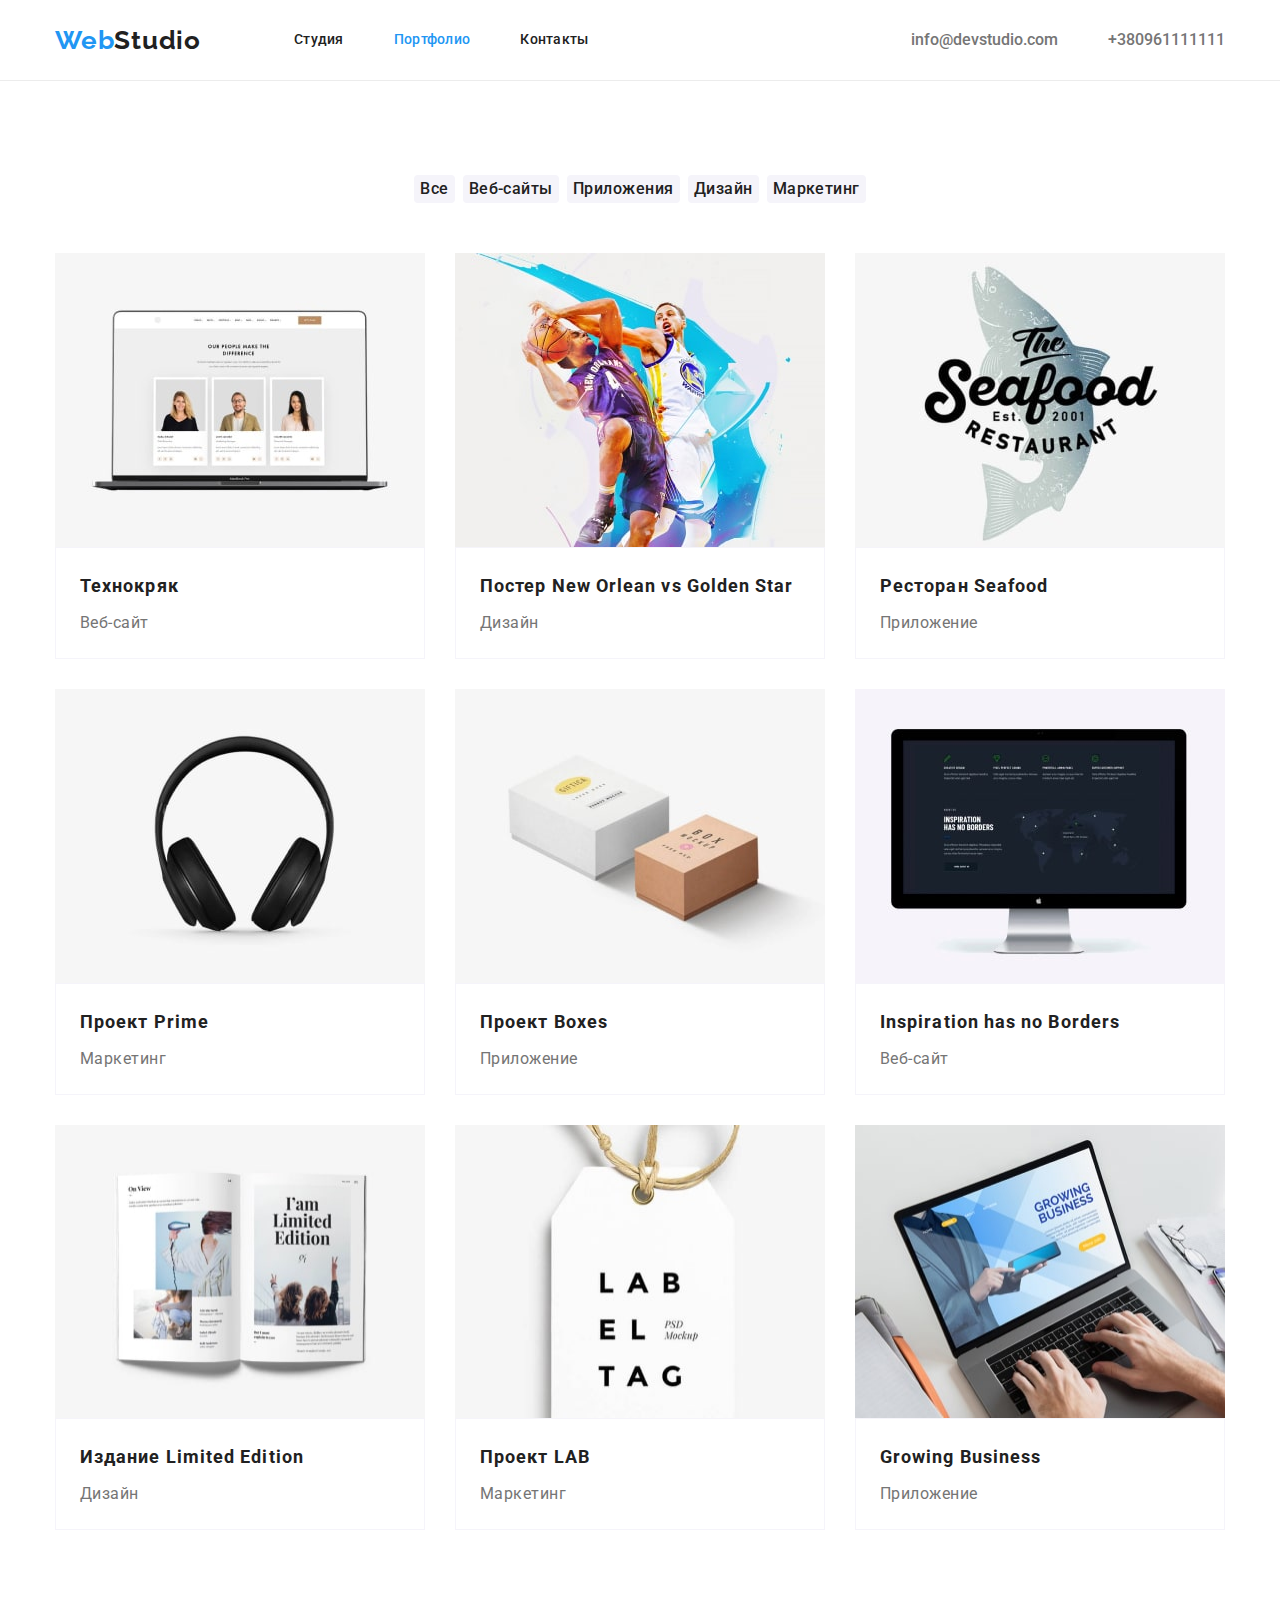
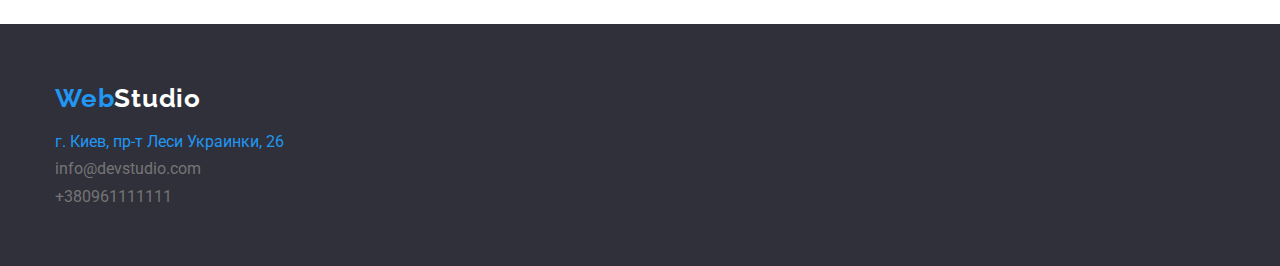
==== portfolio.html @ 1bf9753e "Clone-hw4" ====
<!DOCTYPE html>
<html lang="ru">
<head>
    <meta charset="UTF-8">
    <meta http-equiv="X-UA-Compatible" content="IE=edge">
    <meta name="viewport" content="width=device-width, initial-scale=1.0">
    <title>Portfolio</title>
    <link href="https://fonts.googleapis.com/css2?family=Raleway:wght@700&family=Roboto:wght@400;500;700;900&display=swap"
    rel="stylesheet">
    <link rel="stylesheet" href="https://cdnjs.cloudflare.com/ajax/libs/modern-normalize/1.1.0/modern-normalize.min.css">
    <link rel="stylesheet" href="./css/style.css">
</head>
<body>
    <!-- Шапка -->
    <header class="header">
        <div class="header-cont container">
        <a href="" class="logo">Web<span class="logo black">Studio</span></a>
        <nav class="nav">        
            <ul class="nav-menu">
                <li class="nav-item"><a href="./index.html" class="nav-link">Студия</a></li>
                <li class="nav-item"><a href="" class="nav-link  activ-page ">Портфолио</a></li>
                <li class="nav-item"><a href="" class="nav-link " >Контакты</a></li>
                
            </ul>
        </nav>
        <ul class="contact">
            <li class="contact-item"><a href="maaito:info@devstudio.com" class="contact-head ">info@devstudio.com</a></li>
            <li class="contact-item"><a href="tel:+380961111111" class="contact-head">+380961111111</a></li>
        </ul>
        </div>
    </header>

    <!-- Головний контент -->
    <main>
        <!-- секція приклади наших робіт -->
        <section class="section">
            <div class="container">
                <!-- Скритий заголовок -->
                <h1 class="visually-hidden">Наші роботи</h1>
                <!-- фільтр прикладів робіт -->
                <ul class="button-card">
                    <li class="item"><button type="button" class="button-radio">Все</button></li>
                    <li class="item"><button type="button" class="button-radio">Веб-сайты</button></li>
                    <li class="item"><button type="button" class="button-radio">Приложения</button></li>
                    <li class="item"><button type="button" class="button-radio">Дизайн</button></li>
                    <li class="item"><button type="button" class="button-radio">Маркетинг</button></li>
                </ul>
                <ul class="card-set ">
                    <li class="item">
                        <artticle class="card">
                                <img src="./images/imgPortfolio1-min.jpg" alt="Ноутбук" width="370" height="294">
                            <div class="card-content">
                                <h2 class="card-title">Технокряк</h2>
                                <p class="card-text">Веб-сайт</p>
                            </div>
                        </artticle> 
                    </li>
                    <li class="item">
                        <artticle class="card">
                            
                                <img src="./images/imgPortfolio2-min.jpg" alt="Постер два баскетболіста" width="370" height="294">
                            
                            <div class="card-content">
                                <h2 class="card-title" lang="en">Постер New Orlean vs Golden Star</h2>
                                <p class="card-text">Дизайн</p>
                            </div>
                        </artticle>
                    </li>
                    <li class="item">
                        <artticle class="card">
                            
                                <img src="./images/imgPortfolio3-min.jpg" alt="Постер два баскетболіста" width="370" height="294">
                            
                            <div class="card-content">
                                <h2 class="card-title" lang="en">Ресторан Seafood</h2>
                                <p class="card-text">Приложение</p>
                            </div>
                        </artticle>
                    </li>
                    <li class="item">
                        <artticle class="card">
                            
                                <img src="./images/imgPortfolio4-min.jpg" alt="Постер два баскетболіста" width="370" height="294">

                            <div class="card-content">
                                <h2 class="card-title" lang="en">Проект Prime</h2>
                                <p class="card-text">Маркетинг</p>
                            </div>
                        </artticle>
                    </li>
                    <li class="item">
                        <artticle class="card">
                            
                                <img src="./images/imgPortfolio5-min.jpg" alt="Постер два баскетболіста" width="370" height="294">
                            
                            <div class="card-content">
                                <h2 class="card-title" lang="en">Проект Boxes</h2>
                                <p class="card-text">Приложение</p>
                            </div>
                        </artticle>
                    </li>
                    <li class="item">
                        <artticle class="card">
                            
                                <img src="./images/imgPortfolio6-min.jpg" alt="Постер два баскетболіста" width="370" height="294">
                            
                            <div class="card-content">
                                <h2 class="card-title" lang="en">Inspiration has no Borders</h2>
                                <p class="card-text">Веб-сайт</p>
                            </div>
                        </artticle>
                    </li>
                    <li class="item">
                        <artticle class="card">
                            
                                <img src="./images/imgPortfolio7-min.jpg" alt="Постер два баскетболіста" width="370" height="294">
                            
                            <div class="card-content">
                                <h2 class="card-title" lang="en">Издание Limited Edition</h2>
                                <p class="card-text">Дизайн</p>
                            </div>
                        </artticle>
                    </li>
                    <li class="item">
                        <artticle class="card">
                            
                                <img src="./images/imgPortfolio8-min.jpg" alt="Постер два баскетболіста" width="370" height="294">
                            
                            <div class="card-content">
                                <h2 class="card-title" lang="en">Проект LAB</h2>
                                <p class="card-text">Маркетинг</p>
                            </div>
                        </artticle>
                    </li>
                    <li class="item">
                        <artticle class="card">                           
                                <img src="./images/imgPortfolio9-min.jpg" alt="Постер два баскетболіста" width="370" height="294">
                            
                            <div class="card-content">
                                <h2 class="card-title" lang="en">Growing Business</h2>
                                <p class="card-text">Приложение</p>
                            </div>
                        </artticle>
                    </li>
                </li>
            </ul>
        </div>
            
        </section>
    </main>
    <!-- Футер -->
    <footer class="footer">
        <div class="container">
            <a href="" class="logo">Web<span class="logo white">Studio</span></a>
            <address class="address">
                <ul>
                    <li><a href="https://goo.gl/maps/roj1J16egUHg8AvV6" class="location">г. Киев, пр-т Леси Украинки,
                            26</a>
                    </li>
                    <li class="contact-footer"><a href="maaito:info@devstudio.com"
                            class="contact-link-foot">info@devstudio.com</a>
                    </li>
                    <li class="contact-footer"><a href="tel:+380961111111" class="contact-link-foot">+380961111111</a></li>
                </ul>
            </address>
        </div>
    </footer>
</body>
</html>
---- css/style.css ----
:root {
  --main-background-color: #ffffff;
  --second-background-color: #f5f4fa;
  --third-background-color: #2f303a;
  --primary-text-color: #212121;
  --second-text-color: #757575;
  --accent-color: #2196f3;
  --primary-btn-hover-color: #188ce8;
  --third-text-color: #ffffff;
  --margin-pic: 30px;
}
html {
  box-sizing: border-box;
}
*,
*::before,
*::after {
  box-sizing: inherit;
}
h1,
h2,
h3,
h4,
h5,
p {
  margin: 0;
}
img {
  display: block;
  max-width: 100%;
  height: auto;
}
.container {
  width: 1200px;
  padding-right: 15px;
  padding-left: 15px;
  margin-left: auto;
  margin-right: auto;
}

body {
  color: var(--primary-text-color);
  background-color: var(--main-background-color);
  font-family: Roboto, sans-serif;
}
/* скриваєм крапки, підкреслення */
ul {
  margin: 0;
  padding: 0;

  list-style: none;
}
a {
  text-decoration: none;
}
/* скриті заголовки */
.visually-hidden {
  position: absolute;
  width: 1px;
  height: 1px;
  margin: -1px;
  border: 0;
  padding: 0;
  white-space: nowrap;
  clip-path: inset(100%);
  clip: rect(0 0 0 0);
  overflow: hidden;
}
/* logo */
.header {
  background-color: var(--main-background-color);
  border-bottom: 1px solid #ececec;
}
.header-cont {
  display: flex;
  align-items: center;
}
.logo {
  color: var(--accent-color);
  font-family: Raleway;
  font-weight: 700;
  font-size: 26px;
  line-height: 1.11;
  letter-spacing: 0.03em;
}
.logo .black {
  color: var(--primary-text-color);
}
.logo .white {
  color: var(--third-text-color);
}
/* навігація сайту */
.nav-menu {
  display: flex;
}
.nav {
  margin-left: 93px;
}
.nav-link {
  display: block;
  padding-top: 32px;
  padding-bottom: 32px;

  color: var(--primary-text-color);
  font-weight: 500;
  font-size: 14px;
  line-height: 1.14;
  letter-spacing: 0.02em;
}
.nav-item + .nav-item {
  margin-left: 50px;
}
.nav-link:hover,
.nav-link:focus {
  color: var(--accent-color);
}
/* активна сторінка */
.activ-page {
  color: var(--accent-color);
}
/* контакти */
.contact {
  display: flex;
  margin-left: auto;
  padding: 0;
}
.contact-item + .contact-item {
  margin-left: 50px;
}
.contact-head {
  color: var(--second-text-color);
  font-weight: 500;
  font-style: normal;
}
.contact-head:hover,
.contact-head:focus {
  color: var(--accent-color);
}
/* Герой */
.hero {
  padding: 200px 0;
  background-color: var(--third-background-color);
  color: var(--third-text-color);
  text-align: center;
}
.hero-title {
  font-weight: 900;
  font-size: 44px;
  line-height: 1.36;
  text-align: center;
  letter-spacing: 0.06em;
  text-transform: uppercase;
}
/* кнопки */
.button {
  margin-top: 30px;

  font-family: inherit;
  color: var(--third-text-color);
  background-color: var(--accent-color);
  cursor: pointer;
  font-weight: bold;
  font-size: 16px;
  line-height: 1.86;
  border-radius: 4px;
}
.button:hover,
.button:focus {
  background-color: var(--primary-btn-hover-color);
}
/* секція переваги advantages */
.section {
  padding-top: 94px;
  padding-bottom: 94px;
}
.section-title {
  margin: 0;

  color: var(--primary-text-color);
  font-weight: bold;
  font-size: 36px;
  line-height: 1.17;
  letter-spacing: 0.03em;
  text-align: center;
}
.adv-title {
  margin-top: 0;
  margin-bottom: 10px;

  color: var(--primary-text-color);
  font-weight: bold;
  font-size: 14px;
  line-height: 1.14;
  letter-spacing: 0.03em;
  text-transform: uppercase;
}
/* параграфи */
.adv {
  display: flex;
  flex-wrap: wrap;
}
.adv-item {
  margin-right: var(--margin-pic);
  width: 270px;
}
.adv-item:nth-child(4n) {
  margin-right: 0px;
}
.adv-paragraph {
  color: var(--second-text-color);
  font-size: 14px;
  line-height: 1.71;
  letter-spacing: 0.03em;
}
/* чим ми займаємось */
.example {
  padding-top: 0;
}
.index-example {
  display: flex;
  flex-wrap: wrap;
  margin-top: 50px;
  flex-basis: calc(100% / 3);
}
.index-example .item + .item {
  margin-left: var(--margin-pic);
}

/* команда */
.back-color {
  background-color: var(--second-background-color);
}
.team {
  display: flex;
  flex-wrap: wrap;
  flex-basis: calc(100% / 4);
  margin-top: 50px;
}
.team-item {
  background-color: var(--main-background-color);
}
.team-item + .team-item {
  margin-left: var(--margin-pic);
}
.team-content {
  padding: 30px 0;
}
.team-mate {
  color: var(--primary-text-color);
  font-weight: 500;
  font-size: 16px;
  line-height: 1.19;
  letter-spacing: 0.03em;
  text-align: center;
}
.team-position {
  margin-top: 10px;
  margin-bottom: 30;

  color: var(--second-text-color);
  font-size: 16px;
  line-height: 1.19;
  letter-spacing: 0.03em;
  text-align: center;
}
/* футер */
.footer {
  background-color: var(--third-background-color);
  padding-top: 60px;
  padding-bottom: 60px;
}
/* лого футер */
.logo-foot {
  color: var(--third-text-color);
}
/* локація */

.location {
  color: var(--third-text-color);
  font-style: normal;
}
.location:hover,
.location:link {
  color: var(--accent-color);
}
/* контакти футер */
.address {
  margin-top: 20px;
}
.contact-footer {
  margin-top: 9px;
}
.contact-link-foot {
  color: var(--second-text-color);
  font-style: normal;
}
.contact-link-foot:hover,
.contact-link-foot:focus {
  color: var(--accent-color);
}
/* портфолио */
/* Кнопки фільтр */
.button-card {
  display: flex;
  justify-content: center;
  margin-bottom: 50px;
}
.button-card .item + .item {
  margin-left: 8px;
}
.button-radio {
  font-family: inherit;
  color: var(--primary-text-color);
  background-color: var(--second-background-color);
  cursor: pointer;
  font-weight: 500;
  font-size: 16px;
  line-height: 1.63;
  text-align: center;
  letter-spacing: 0.03em;
  border-radius: 4px;
  border: transparent;
}
.button-radio:hover,
.button-radio:focus {
  color: var(--third-text-color);
  background-color: var(--accent-color);
  cursor: pointer;
}
/* приклади робіт */
.card-set {
  display: flex;
  flex-wrap: wrap;
  margin-top: calc(-1 * var(--margin-pic));
  margin-left: calc(-1 * var(--margin-pic));
  padding: 0;

  list-style: none;
}
.card-set > .item {
  /* flex-basis: calc((100%-30px) / 3); */
  flex-basis: calc(100% / 3 - var(--margin-pic));
  margin-left: var(--margin-pic);
  margin-top: var(--margin-pic);
}
.card-content {
  padding: 20px 24px;
  border: 1px solid var(--second-background-color);
}

.card-title {
  color: var(--primary-text-color);
  font-weight: bold;
  font-size: 18px;
  line-height: 2;
  letter-spacing: 0.06em;
}
.card-text {
  margin-top: 4px;

  color: var(--second-text-color);
  font-size: 16px;
  line-height: 1.86;
  letter-spacing: 0.03em;
}
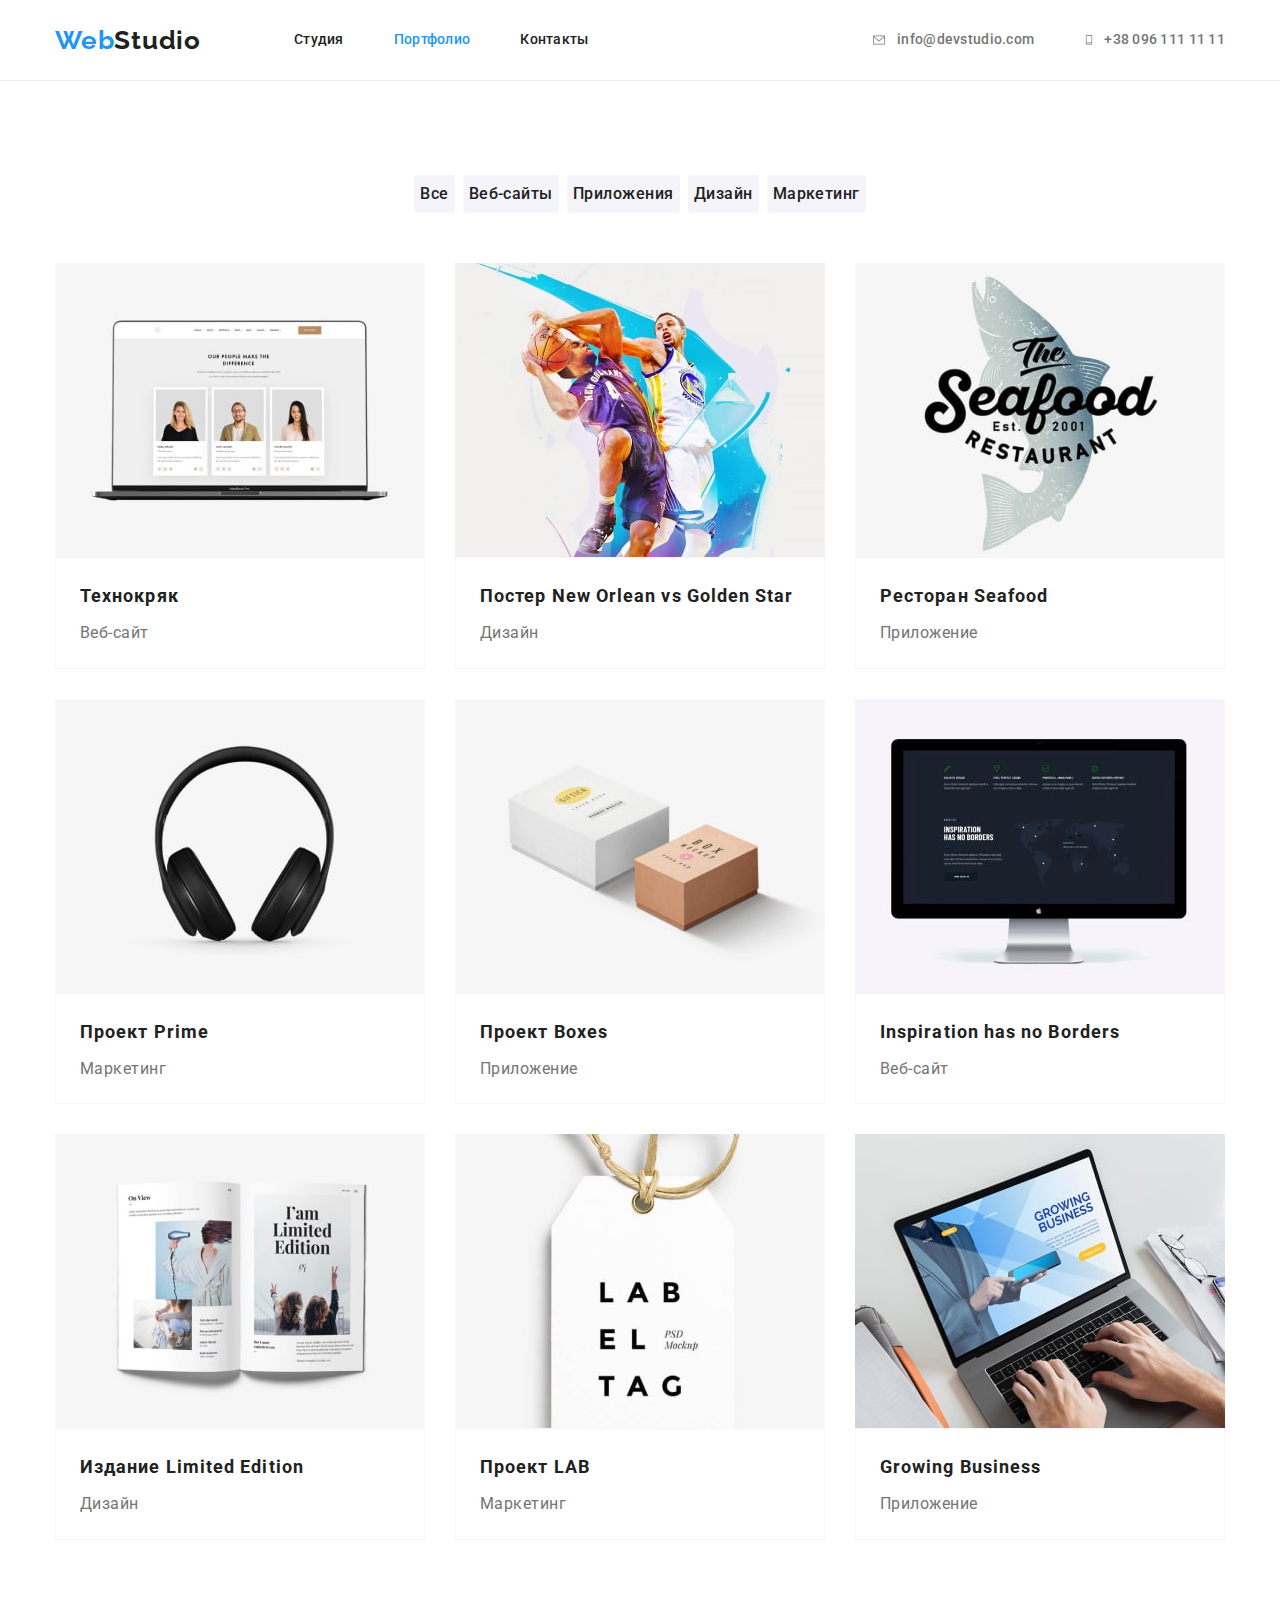
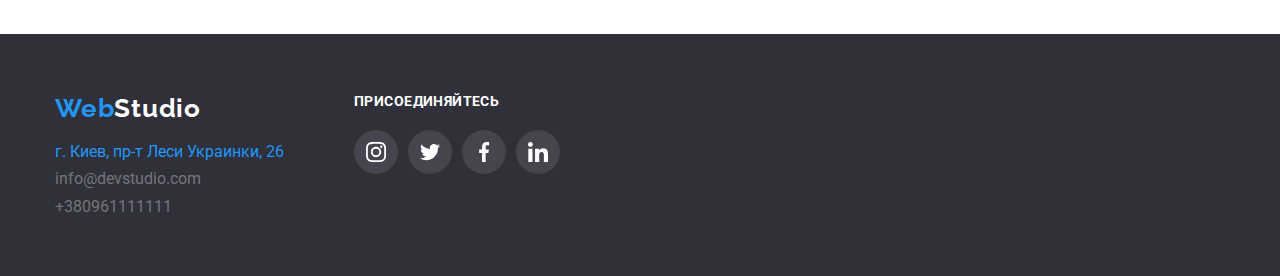
==== commit 8b54dc1c: "Add-all svg" ====
--- a/portfolio.html
+++ b/portfolio.html
@@ -24,8 +24,20 @@
             </ul>
         </nav>
         <ul class="contact">
-            <li class="contact-item"><a href="maaito:info@devstudio.com" class="contact-head ">info@devstudio.com</a></li>
-            <li class="contact-item"><a href="tel:+380961111111" class="contact-head">+380961111111</a></li>
+            <li class="contact-item">
+                <a class="contact-head" href="mailto:info@devstudio.com">
+                    <svg class="icon-envelop" width="16" height="12">
+                        <use href="./images/icons.svg#envelope"></use>
+                    </svg>
+                    info@devstudio.com</a>
+            </li>
+            <li class="contact-item">
+                <a class="contact-head" href="tel:+380961111111">
+                    <svg class="icon-tel" width="10" height="16">
+                        <use href="./images/icons.svg#smartphone"></use>
+                    </svg>
+                    +38 096 111 11 11</a>
+            </li>
         </ul>
         </div>
     </header>
@@ -47,102 +59,115 @@
                 </ul>
                 <ul class="card-set ">
                     <li class="item">
-                        <artticle class="card">
+                        <a href="">
+                            <artticle class="card">
                                 <img src="./images/imgPortfolio1-min.jpg" alt="Ноутбук" width="370" height="294">
-                            <div class="card-content">
-                                <h2 class="card-title">Технокряк</h2>
-                                <p class="card-text">Веб-сайт</p>
-                            </div>
-                        </artticle> 
-                    </li>
-                    <li class="item">
-                        <artticle class="card">
+                                <div class="card-content">
+                                    <h2 class="card-title">Технокряк</h2>
+                                    <p class="card-text">Веб-сайт</p>
+                                </div>
+                            </artticle>
+                        </a>
+                        
+                    </li>
+                    <li class="item">
+                        <a href="">
+                            <artticle class="card">
                             
                                 <img src="./images/imgPortfolio2-min.jpg" alt="Постер два баскетболіста" width="370" height="294">
                             
-                            <div class="card-content">
-                                <h2 class="card-title" lang="en">Постер New Orlean vs Golden Star</h2>
-                                <p class="card-text">Дизайн</p>
-                            </div>
-                        </artticle>
-                    </li>
-                    <li class="item">
-                        <artticle class="card">
-                            
+                                <div class="card-content">
+                                    <h2 class="card-title" lang="en">Постер New Orlean vs Golden Star</h2>
+                                    <p class="card-text">Дизайн</p>
+                                </div>
+                            </artticle>
+                        </a>
+                    </li>
+                    <li class="item">
+                        <a href="">
+                            <artticle class="card">
                                 <img src="./images/imgPortfolio3-min.jpg" alt="Постер два баскетболіста" width="370" height="294">
-                            
-                            <div class="card-content">
-                                <h2 class="card-title" lang="en">Ресторан Seafood</h2>
-                                <p class="card-text">Приложение</p>
-                            </div>
-                        </artticle>
-                    </li>
-                    <li class="item">
-                        <artticle class="card">
-                            
+                                <div class="card-content">
+                                    <h2 class="card-title" lang="en">Ресторан Seafood</h2>
+                                    <p class="card-text">Приложение</p>
+                                </div>
+                            </artticle>
+                        </a>
+                    </li>
+                    <li class="item">
+                        <a href="">
+                            <artticle class="card">
                                 <img src="./images/imgPortfolio4-min.jpg" alt="Постер два баскетболіста" width="370" height="294">
-
-                            <div class="card-content">
-                                <h2 class="card-title" lang="en">Проект Prime</h2>
-                                <p class="card-text">Маркетинг</p>
-                            </div>
-                        </artticle>
-                    </li>
-                    <li class="item">
-                        <artticle class="card">
+                                <div class="card-content">
+                                    <h2 class="card-title" lang="en">Проект Prime</h2>
+                                    <p class="card-text">Маркетинг</p>
+                                </div>
+                            </artticle>
+                        </a>
+                    </li>
+                    <li class="item">
+                        <a href="">
+                            <artticle class="card">
                             
                                 <img src="./images/imgPortfolio5-min.jpg" alt="Постер два баскетболіста" width="370" height="294">
                             
-                            <div class="card-content">
-                                <h2 class="card-title" lang="en">Проект Boxes</h2>
-                                <p class="card-text">Приложение</p>
-                            </div>
-                        </artticle>
-                    </li>
-                    <li class="item">
-                        <artticle class="card">
+                                <div class="card-content">
+                                    <h2 class="card-title" lang="en">Проект Boxes</h2>
+                                    <p class="card-text">Приложение</p>
+                                </div>
+                            </artticle>
+                        </a>
+                    </li>
+                    <li class="item">
+                        <a href="">
+                            <artticle class="card">
                             
                                 <img src="./images/imgPortfolio6-min.jpg" alt="Постер два баскетболіста" width="370" height="294">
                             
-                            <div class="card-content">
-                                <h2 class="card-title" lang="en">Inspiration has no Borders</h2>
-                                <p class="card-text">Веб-сайт</p>
-                            </div>
-                        </artticle>
-                    </li>
-                    <li class="item">
-                        <artticle class="card">
+                                <div class="card-content">
+                                    <h2 class="card-title" lang="en">Inspiration has no Borders</h2>
+                                    <p class="card-text">Веб-сайт</p>
+                                </div>
+                            </artticle>
+                        </a>
+                    </li>
+                    <li class="item">
+                        <a href="">
+                            <artticle class="card">
                             
                                 <img src="./images/imgPortfolio7-min.jpg" alt="Постер два баскетболіста" width="370" height="294">
                             
-                            <div class="card-content">
-                                <h2 class="card-title" lang="en">Издание Limited Edition</h2>
-                                <p class="card-text">Дизайн</p>
-                            </div>
-                        </artticle>
-                    </li>
-                    <li class="item">
-                        <artticle class="card">
+                                <div class="card-content">
+                                    <h2 class="card-title" lang="en">Издание Limited Edition</h2>
+                                    <p class="card-text">Дизайн</p>
+                                </div>
+                            </artticle>
+                        </a>
+                    </li>
+                    <li class="item">
+                        <a href="">
+                            <artticle class="card">
                             
                                 <img src="./images/imgPortfolio8-min.jpg" alt="Постер два баскетболіста" width="370" height="294">
                             
-                            <div class="card-content">
-                                <h2 class="card-title" lang="en">Проект LAB</h2>
-                                <p class="card-text">Маркетинг</p>
-                            </div>
-                        </artticle>
-                    </li>
-                    <li class="item">
-                        <artticle class="card">                           
+                                <div class="card-content">
+                                    <h2 class="card-title" lang="en">Проект LAB</h2>
+                                    <p class="card-text">Маркетинг</p>
+                                </div>
+                            </artticle>
+                        </a>
+                    </li>
+                    <li class="item">
+                        <a href="">
+                            <artticle class="card">
                                 <img src="./images/imgPortfolio9-min.jpg" alt="Постер два баскетболіста" width="370" height="294">
-                            
-                            <div class="card-content">
-                                <h2 class="card-title" lang="en">Growing Business</h2>
-                                <p class="card-text">Приложение</p>
-                            </div>
-                        </artticle>
-                    </li>
-                </li>
+                                <div class="card-content">
+                                    <h2 class="card-title" lang="en">Growing Business</h2>
+                                    <p class="card-text">Приложение</p>
+                                </div>
+                            </artticle>
+                        </a>
+                    </li>
             </ul>
         </div>
             
@@ -150,19 +175,37 @@
     </main>
     <!-- Футер -->
     <footer class="footer">
-        <div class="container">
-            <a href="" class="logo">Web<span class="logo white">Studio</span></a>
-            <address class="address">
-                <ul>
-                    <li><a href="https://goo.gl/maps/roj1J16egUHg8AvV6" class="location">г. Киев, пр-т Леси Украинки,
-                            26</a>
-                    </li>
-                    <li class="contact-footer"><a href="maaito:info@devstudio.com"
-                            class="contact-link-foot">info@devstudio.com</a>
-                    </li>
-                    <li class="contact-footer"><a href="tel:+380961111111" class="contact-link-foot">+380961111111</a></li>
+        <div class="container footer-cont">
+            <div>
+                <a href="" class="logo">Web<span class="logo white">Studio</span></a>
+                <address class="address">
+                    <ul>
+                        <li><a href="https://goo.gl/maps/roj1J16egUHg8AvV6" class="location">г. Киев, пр-т Леси Украинки,
+                                26</a>
+                        </li>
+                        <li class="contact-footer"><a href="maaito:info@devstudio.com" class="contact-link-foot">info@devstudio.com</a>
+                        </li>
+                        <li class="contact-footer"><a href="tel:+380961111111" class="contact-link-foot">+380961111111</a></li>
+                    </ul>
+                </address>
+            </div>
+            <div class="footer-box">
+                <p class="social-title">присоединяйтесь</p>
+                <ul class="social">
+                    <li><a class="soc-icon-link foot" href="https://www.instagram.com/"><svg class="icon" width="20" height="20">
+                                <use href="./images/icons.svg#instagram-1"></use>
+                            </svg></a></li>
+                    <li><a class="soc-icon-link foot" href="https://twitter.com/"><svg width="20" height="20">
+                                <use href="./images/icons.svg#twitter-1"></use>
+                            </svg></a></li>
+                    <li><a class="soc-icon-link foot" href="https://www.facebook.com/"><svg class="social-icon" width="20" height="20">
+                                <use href="./images/icons.svg#facebook-1"></use>
+                            </svg></a></li>
+                    <li><a class="soc-icon-link foot" href="https://www.linkedin.com/"><svg class="social-icon" width="20" height="20">
+                                <use href="./images/icons.svg#linkedin-1"></use>
+                            </svg></a></li>
                 </ul>
-            </address>
+            </div>    
         </div>
     </footer>
 </body>
--- a/css/style.css
+++ b/css/style.css
@@ -8,6 +8,7 @@
   --primary-btn-hover-color: #188ce8;
   --third-text-color: #ffffff;
   --margin-pic: 30px;
+  --icon-color: #afb1b8;
 }
 html {
   box-sizing: border-box;
@@ -118,7 +119,6 @@
 .activ-page {
   color: var(--accent-color);
 }
-/* контакти */
 .contact {
   display: flex;
   margin-left: auto;
@@ -128,20 +128,46 @@
   margin-left: 50px;
 }
 .contact-head {
+  display: flex;
+  align-items: center;
+  padding: 32px 0;
+
   color: var(--second-text-color);
   font-weight: 500;
   font-style: normal;
+  font-size: 14px;
+  line-height: 1.14;
+  letter-spacing: 0.02em;
+}
+/* іконки контактів */
+.icon-envelop {
+  margin-right: 10px;
+  fill: currentColor;
+}
+.icon-tel {
+  margin-right: 10px;
+  fill: currentColor;
 }
 .contact-head:hover,
 .contact-head:focus {
   color: var(--accent-color);
 }
+
 /* Герой */
 .hero {
   padding: 200px 0;
   background-color: var(--third-background-color);
   color: var(--third-text-color);
   text-align: center;
+  min-width: 1600px;
+  height: 600px;
+  margin-left: auto;
+  margin-right: auto;
+  background-image: linear-gradient(to right, rgba(47, 48, 58, 0.4), rgba(47, 48, 58, 0.4)),
+    url(../images/Owerlay.jpg);
+  background-position: center;
+  background-repeat: no-repeat;
+  background-size: contain;
 }
 .hero-title {
   font-weight: 900;
@@ -163,10 +189,12 @@
   font-size: 16px;
   line-height: 1.86;
   border-radius: 4px;
+  border-color: transparent;
 }
 .button:hover,
 .button:focus {
   background-color: var(--primary-btn-hover-color);
+  box-shadow: 0px 4px 4px rgba(0, 0, 0, 0.15); 
 }
 /* секція переваги advantages */
 .section {
@@ -184,7 +212,7 @@
   text-align: center;
 }
 .adv-title {
-  margin-top: 0;
+  margin-top: 30px;
   margin-bottom: 10px;
 
   color: var(--primary-text-color);
@@ -198,6 +226,15 @@
 .adv {
   display: flex;
   flex-wrap: wrap;
+}
+
+.adv-icon {
+  display: inline-flex;
+  justify-content: center;
+  width: 270px;
+  height: 120px;
+  border-radius: 4px;
+  background-color: var(--second-background-color);
 }
 .adv-item {
   margin-right: var(--margin-pic);
@@ -238,6 +275,13 @@
 }
 .team-item {
   background-color: var(--main-background-color);
+  border-radius: 0px 0px 4px 4px;
+  box-shadow: 0px 1px 3px rgba(0, 0, 0, 0.12),
+  0px 1px 1px rgba(0, 0, 0, 0.14),
+  0px 2px 1px rgba(0, 0, 0, 0.2);
+}
+.team-item:hover {
+  filter: drop-shadow(0px 4px 4px rgba(0, 0, 0, 0.25));
 }
 .team-item + .team-item {
   margin-left: var(--margin-pic);
@@ -255,7 +299,7 @@
 }
 .team-position {
   margin-top: 10px;
-  margin-bottom: 30;
+  margin-bottom: 16px;
 
   color: var(--second-text-color);
   font-size: 16px;
@@ -263,7 +307,51 @@
   letter-spacing: 0.03em;
   text-align: center;
 }
-/* футер */
+/* ---ІКОНКИ СОЦІАЛЬНИХ МЕРЕЖ---  */
+.social {
+  display: flex;
+  align-items: center;
+  justify-content: center;
+}
+.social > li + li {
+  margin-left: 10px;
+}
+.soc-icon-link {
+  display: flex;
+  width: 44px;
+  height: 44px;
+  align-items: center;
+  justify-content: center;
+  fill: var(--icon-color);
+  border-radius: 50%;
+}
+.soc-icon-link:hover {
+  background-color: var(--accent-color);
+  fill: var(--main-background-color);
+}
+/* ПОСТІЙНІ КЛІЄНТИ */
+.client{
+  display: flex;
+  justify-content: space-between;
+  margin-top: 50px;
+}
+.client-icon {
+  display: inline-flex;
+  justify-content: center;
+  width: 170px;
+  height: 92px;
+  border: 1px solid #AFB1B8;
+  border-radius: 4px;
+  fill: var(--icon-color);
+}
+.client-icon:hover {
+  fill: var(--accent-color);
+  border: 1px solid var(--accent-color);
+}
+.client>li+li{
+  margin-left: 30px;
+}
+/* ФУТЕР */
 .footer {
   background-color: var(--third-background-color);
   padding-top: 60px;
@@ -273,6 +361,14 @@
 .logo-foot {
   color: var(--third-text-color);
 }
+.footer-cont{
+  display: flex;
+}
+.footer-box{
+  display: flex;
+  flex-direction: column;
+  margin-left: 70px;
+}
 /* локація */
 
 .location {
@@ -298,6 +394,25 @@
 .contact-link-foot:focus {
   color: var(--accent-color);
 }
+/* Соціальні мережі футер */
+.social-title{
+  color: var(--third-text-color);
+  font-weight: 700;
+  font-size: 14px;
+  line-height: 1.14;
+  letter-spacing: 0.03em;
+  text-transform: uppercase;
+  text-align: ;
+  margin-bottom: 20px;
+}
+.soc-icon-link.foot{
+  background-color: rgba(255, 255, 255, 0.1);
+  fill: var(--third-text-color);
+}
+.soc-icon-link.foot:hover{
+  background-color: var(--accent-color);
+}
+
 /* портфолио */
 /* Кнопки фільтр */
 .button-card {
@@ -313,6 +428,7 @@
   color: var(--primary-text-color);
   background-color: var(--second-background-color);
   cursor: pointer;
+  height: 38px;
   font-weight: 500;
   font-size: 16px;
   line-height: 1.63;
@@ -326,6 +442,9 @@
   color: var(--third-text-color);
   background-color: var(--accent-color);
   cursor: pointer;
+  box-shadow: 0px 3px 1px rgba(0, 0, 0, 0.1),
+  0px 1px 2px rgba(0, 0, 0, 0.08),
+  0px 2px 2px rgba(0, 0, 0, 0.12);
 }
 /* приклади робіт */
 .card-set {
@@ -347,6 +466,11 @@
   padding: 20px 24px;
   border: 1px solid var(--second-background-color);
 }
+.card-set>.item:hover{
+  box-shadow: 0px 1px 3px rgba(0, 0, 0, 0.12),
+  0px 1px 1px rgba(0, 0, 0, 0.14),
+  0px 2px 1px rgba(0, 0, 0, 0.2);
+}
 
 .card-title {
   color: var(--primary-text-color);
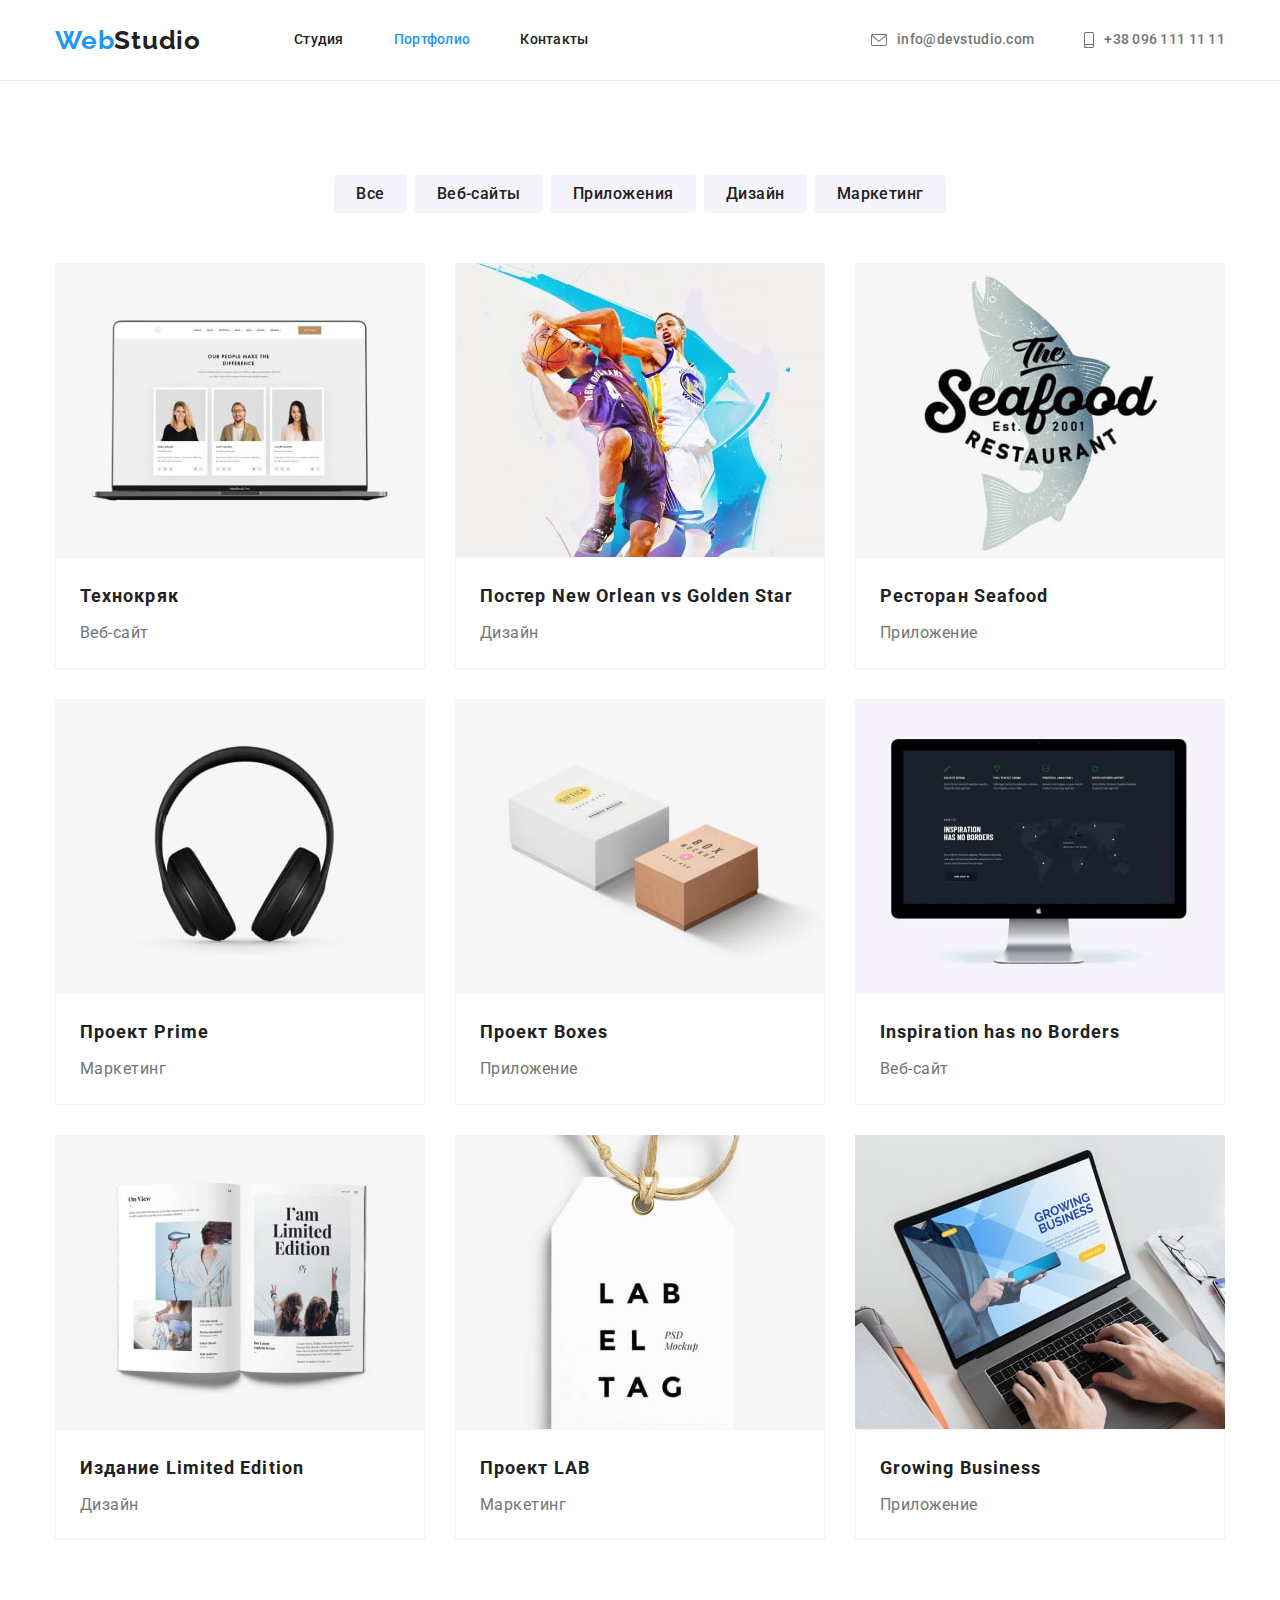
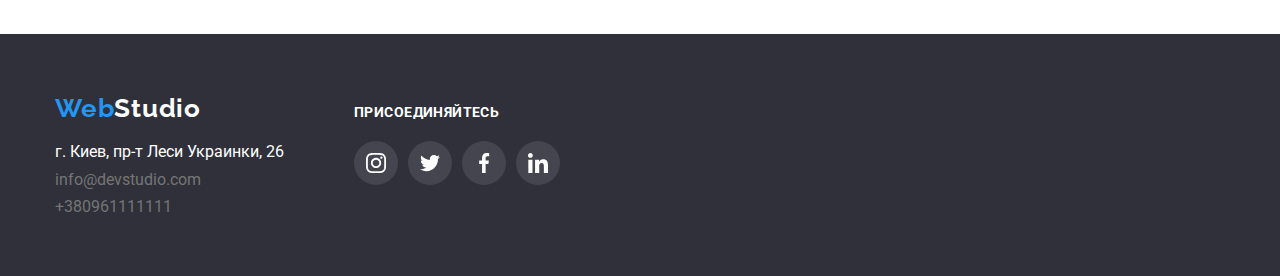
==== commit 906e5d08: "Corection-added" ====
--- a/portfolio.html
+++ b/portfolio.html
@@ -59,7 +59,7 @@
                 </ul>
                 <ul class="card-set ">
                     <li class="item">
-                        <a href="">
+                        <a class="card-link" href="">
                             <artticle class="card">
                                 <img src="./images/imgPortfolio1-min.jpg" alt="Ноутбук" width="370" height="294">
                                 <div class="card-content">
@@ -68,14 +68,11 @@
                                 </div>
                             </artticle>
                         </a>
-                        
-                    </li>
-                    <li class="item">
-                        <a href="">
-                            <artticle class="card">
-                            
+                    </li>
+                    <li class="item">
+                        <a class="card-link" href="">
+                            <artticle class="card">
                                 <img src="./images/imgPortfolio2-min.jpg" alt="Постер два баскетболіста" width="370" height="294">
-                            
                                 <div class="card-content">
                                     <h2 class="card-title" lang="en">Постер New Orlean vs Golden Star</h2>
                                     <p class="card-text">Дизайн</p>
@@ -84,7 +81,7 @@
                         </a>
                     </li>
                     <li class="item">
-                        <a href="">
+                        <a class="card-link" href="">
                             <artticle class="card">
                                 <img src="./images/imgPortfolio3-min.jpg" alt="Постер два баскетболіста" width="370" height="294">
                                 <div class="card-content">
@@ -95,7 +92,7 @@
                         </a>
                     </li>
                     <li class="item">
-                        <a href="">
+                        <a class="card-link" href="">
                             <artticle class="card">
                                 <img src="./images/imgPortfolio4-min.jpg" alt="Постер два баскетболіста" width="370" height="294">
                                 <div class="card-content">
@@ -106,11 +103,9 @@
                         </a>
                     </li>
                     <li class="item">
-                        <a href="">
-                            <artticle class="card">
-                            
+                        <a class="card-link" href="">
+                            <artticle class="card">
                                 <img src="./images/imgPortfolio5-min.jpg" alt="Постер два баскетболіста" width="370" height="294">
-                            
                                 <div class="card-content">
                                     <h2 class="card-title" lang="en">Проект Boxes</h2>
                                     <p class="card-text">Приложение</p>
@@ -120,10 +115,8 @@
                     </li>
                     <li class="item">
                         <a href="">
-                            <artticle class="card">
-                            
+                            <artticle class="card-link" class="card">
                                 <img src="./images/imgPortfolio6-min.jpg" alt="Постер два баскетболіста" width="370" height="294">
-                            
                                 <div class="card-content">
                                     <h2 class="card-title" lang="en">Inspiration has no Borders</h2>
                                     <p class="card-text">Веб-сайт</p>
@@ -132,11 +125,9 @@
                         </a>
                     </li>
                     <li class="item">
-                        <a href="">
-                            <artticle class="card">
-                            
+                        <a class="card-link" href="">
+                            <artticle class="card">
                                 <img src="./images/imgPortfolio7-min.jpg" alt="Постер два баскетболіста" width="370" height="294">
-                            
                                 <div class="card-content">
                                     <h2 class="card-title" lang="en">Издание Limited Edition</h2>
                                     <p class="card-text">Дизайн</p>
@@ -145,11 +136,9 @@
                         </a>
                     </li>
                     <li class="item">
-                        <a href="">
-                            <artticle class="card">
-                            
+                        <a class="card-link" href="">
+                            <artticle class="card">
                                 <img src="./images/imgPortfolio8-min.jpg" alt="Постер два баскетболіста" width="370" height="294">
-                            
                                 <div class="card-content">
                                     <h2 class="card-title" lang="en">Проект LAB</h2>
                                     <p class="card-text">Маркетинг</p>
@@ -158,7 +147,7 @@
                         </a>
                     </li>
                     <li class="item">
-                        <a href="">
+                        <a class="card-link" href="">
                             <artticle class="card">
                                 <img src="./images/imgPortfolio9-min.jpg" alt="Постер два баскетболіста" width="370" height="294">
                                 <div class="card-content">
--- a/css/style.css
+++ b/css/style.css
@@ -159,7 +159,7 @@
   background-color: var(--third-background-color);
   color: var(--third-text-color);
   text-align: center;
-  min-width: 1600px;
+  max-width: 1600px;
   height: 600px;
   margin-left: auto;
   margin-right: auto;
@@ -229,8 +229,10 @@
 }
 
 .adv-icon {
-  display: inline-flex;
+  display: flex;
   justify-content: center;
+align-items: center;
+
   width: 270px;
   height: 120px;
   border-radius: 4px;
@@ -325,7 +327,8 @@
   fill: var(--icon-color);
   border-radius: 50%;
 }
-.soc-icon-link:hover {
+.soc-icon-link:hover,
+.soc-icon-link:focus {
   background-color: var(--accent-color);
   fill: var(--main-background-color);
 }
@@ -338,13 +341,16 @@
 .client-icon {
   display: inline-flex;
   justify-content: center;
+  align-items: center;
+
   width: 170px;
   height: 92px;
   border: 1px solid #AFB1B8;
   border-radius: 4px;
   fill: var(--icon-color);
 }
-.client-icon:hover {
+.client-icon:hover,
+.client-icon:focus {
   fill: var(--accent-color);
   border: 1px solid var(--accent-color);
 }
@@ -362,6 +368,7 @@
   color: var(--third-text-color);
 }
 .footer-cont{
+  align-items: baseline;
   display: flex;
 }
 .footer-box{
@@ -376,7 +383,7 @@
   font-style: normal;
 }
 .location:hover,
-.location:link {
+.location:focus {
   color: var(--accent-color);
 }
 /* контакти футер */
@@ -402,18 +409,18 @@
   line-height: 1.14;
   letter-spacing: 0.03em;
   text-transform: uppercase;
-  text-align: ;
   margin-bottom: 20px;
 }
 .soc-icon-link.foot{
   background-color: rgba(255, 255, 255, 0.1);
   fill: var(--third-text-color);
 }
-.soc-icon-link.foot:hover{
+.soc-icon-link.foot:hover,
+.soc-icon-link.foot:focus{
   background-color: var(--accent-color);
 }
 
-/* портфолио */
+/* ПОРТФОЛІО */
 /* Кнопки фільтр */
 .button-card {
   display: flex;
@@ -424,11 +431,12 @@
   margin-left: 8px;
 }
 .button-radio {
+  padding: 6px 22px;
+
   font-family: inherit;
   color: var(--primary-text-color);
   background-color: var(--second-background-color);
   cursor: pointer;
-  height: 38px;
   font-weight: 500;
   font-size: 16px;
   line-height: 1.63;
@@ -457,7 +465,6 @@
   list-style: none;
 }
 .card-set > .item {
-  /* flex-basis: calc((100%-30px) / 3); */
   flex-basis: calc(100% / 3 - var(--margin-pic));
   margin-left: var(--margin-pic);
   margin-top: var(--margin-pic);
@@ -466,12 +473,15 @@
   padding: 20px 24px;
   border: 1px solid var(--second-background-color);
 }
-.card-set>.item:hover{
+.card-link{
+display: block;
+}
+.card-link:hover,
+.card-link:focus {
   box-shadow: 0px 1px 3px rgba(0, 0, 0, 0.12),
   0px 1px 1px rgba(0, 0, 0, 0.14),
   0px 2px 1px rgba(0, 0, 0, 0.2);
 }
-
 .card-title {
   color: var(--primary-text-color);
   font-weight: bold;
